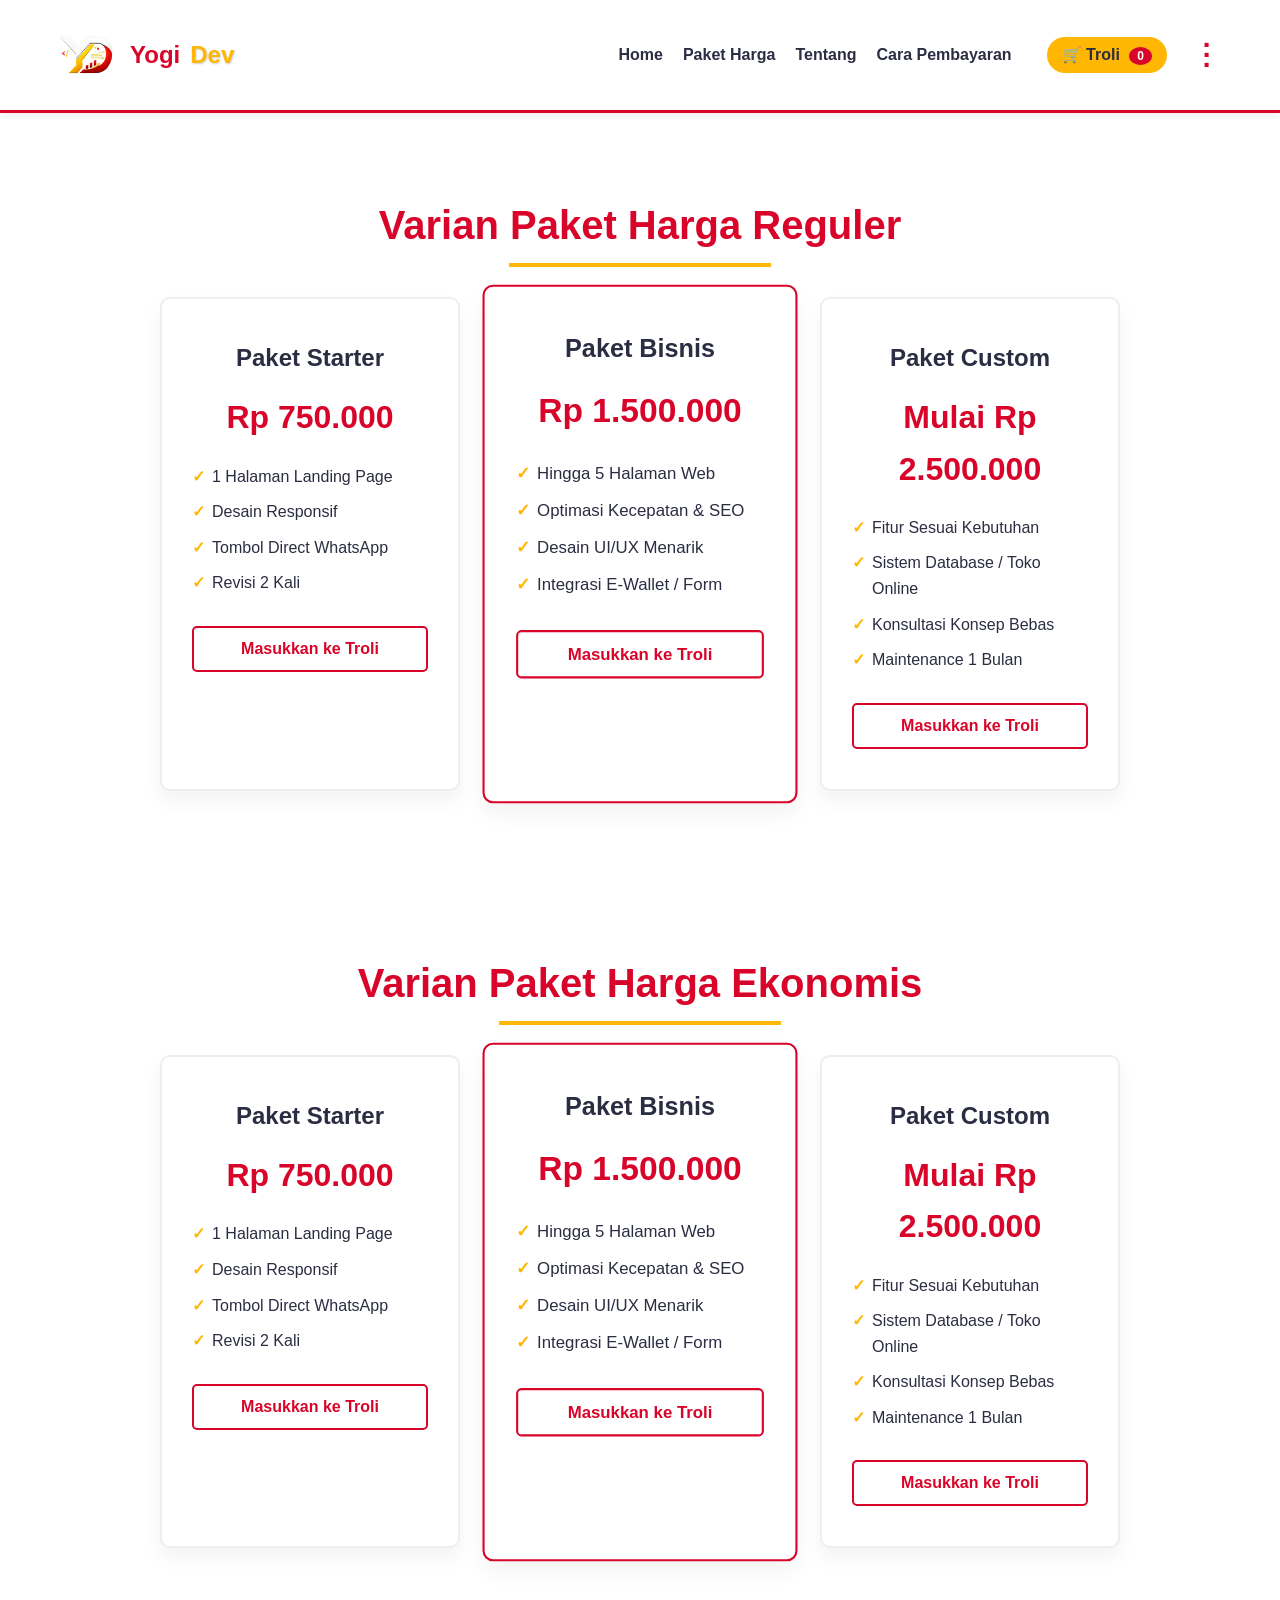
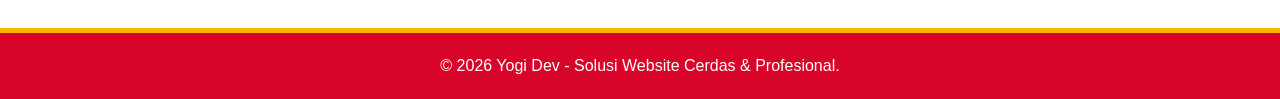
==== paket.html @ 18ac7581 "Add files via upload" ====
<!DOCTYPE html>
<html lang="id">
<head>
    <meta charset="UTF-8">
    <meta name="viewport" content="width=device-width, initial-scale=1.0">
    <title>Varian Paket Harga - Yogi Dev</title>
    <link rel="stylesheet" href="style.css">
</head>
<body>

    <!-- Navigasi -->
    <nav>
        <div class="logo">
            <img src="logobaru.png" alt="Logo Yogi Dev" class="logo-img">
            Yogi <span>Dev</span>
        </div>
        
        <div class="nav-links">
            <div class="desktop-links">
                <a href="index.html">Home</a>
                <a href="paket.html">Paket Harga</a>
                <a href="tentang.html">Tentang</a>
                <a href="pembayaran.html">Cara Pembayaran</a>
            </div>
            
            <!-- Ikon Troli -->
            <a href="javascript:void(0)" class="cart-icon" onclick="toggleCart()">
                🛒 Troli <span id="cart-count" class="badge">0</span>
            </a>

            <!-- Menu Titik Tiga -->
            <div class="dropdown-container">
                <button class="dot-btn" onclick="toggleDotMenu()">&#8942;</button>
                <div id="dot-dropdown" class="dot-menu-content">
                    <div class="find-box">
                        <input type="text" id="findInput" placeholder="Cari kata...">
                        <button onclick="findText()" class="btn-find">Cari</button>
                    </div>
                    <hr>
                    <a href="index.html">Home</a>
                    <a href="paket.html">Paket Harga</a>
                    <a href="index.html#pembayaran">Cara Pembayaran</a>
                </div>
            </div>
        </div>
    </nav>

    <!-- Section Paket Harga -->
    <section id="paket">
        <h2>Varian Paket Harga Reguler</h2>
        <div class="pricing-container">
            
            <div class="card">
                <h3>Paket Starter</h3>
                <div class="price">Rp 750.000</div>
                <ul>
                    <li>1 Halaman Landing Page</li>
                    <li>Desain Responsif</li>
                    <li>Tombol Direct WhatsApp</li>
                    <li>Revisi 2 Kali</li>
                </ul>
                <button onclick="addToCart('Paket Starter', 750000)" class="btn-cart">Masukkan ke Troli</button>
            </div>

            <div class="card" style="border-color: var(--merah); transform: scale(1.05);">
                <h3>Paket Bisnis</h3>
                <div class="price">Rp 1.500.000</div>
                <ul>
                    <li>Hingga 5 Halaman Web</li>
                    <li>Optimasi Kecepatan & SEO</li>
                    <li>Desain UI/UX Menarik</li>
                    <li>Integrasi E-Wallet / Form</li>
                </ul>
                <button onclick="addToCart('Paket Bisnis', 1500000)" class="btn-cart">Masukkan ke Troli</button>
            </div>

            <div class="card">
                <h3>Paket Custom</h3>
                <div class="price">Mulai Rp 2.500.000</div>
                <ul>
                    <li>Fitur Sesuai Kebutuhan</li>
                    <li>Sistem Database / Toko Online</li>
                    <li>Konsultasi Konsep Bebas</li>
                    <li>Maintenance 1 Bulan</li>
                </ul>
                <button onclick="addToCart('Paket Custom', 2500000)" class="btn-cart">Masukkan ke Troli</button>
            </div>

        </div>
    </section>

 <section id="paket">
        <h2>Varian Paket Harga Ekonomis</h2>
        <div class="pricing-container">
            
            <div class="card">
                <h3>Paket Starter</h3>
                <div class="price">Rp 750.000</div>
                <ul>
                    <li>1 Halaman Landing Page</li>
                    <li>Desain Responsif</li>
                    <li>Tombol Direct WhatsApp</li>
                    <li>Revisi 2 Kali</li>
                </ul>
                <button onclick="addToCart('Paket Starter', 750000)" class="btn-cart">Masukkan ke Troli</button>
            </div>

            <div class="card" style="border-color: var(--merah); transform: scale(1.05);">
                <h3>Paket Bisnis</h3>
                <div class="price">Rp 1.500.000</div>
                <ul>
                    <li>Hingga 5 Halaman Web</li>
                    <li>Optimasi Kecepatan & SEO</li>
                    <li>Desain UI/UX Menarik</li>
                    <li>Integrasi E-Wallet / Form</li>
                </ul>
                <button onclick="addToCart('Paket Bisnis', 1500000)" class="btn-cart">Masukkan ke Troli</button>
            </div>

            <div class="card">
                <h3>Paket Custom</h3>
                <div class="price">Mulai Rp 2.500.000</div>
                <ul>
                    <li>Fitur Sesuai Kebutuhan</li>
                    <li>Sistem Database / Toko Online</li>
                    <li>Konsultasi Konsep Bebas</li>
                    <li>Maintenance 1 Bulan</li>
                </ul>
                <button onclick="addToCart('Paket Custom', 2500000)" class="btn-cart">Masukkan ke Troli</button>
            </div>

        </div>
    </section>



    <!-- Modal / Popup Troli -->
    <div id="cart-modal" class="modal">
        <div class="modal-content">
            <span class="close-btn" onclick="toggleCart()">&times;</span>
            <h2 style="color: var(--merah); margin-bottom: 20px;">Troli Pesanan Anda</h2>
            
            <div id="cart-items-container">
                <p>Troli Anda masih kosong.</p>
            </div>
            
            <hr style="margin: 20px 0; border: 1px solid #eee;">
            
            <div class="cart-total">
                <h3>Total: Rp <span id="total-price">0</span></h3>
            </div>
            
            <button onclick="checkoutWA()" class="btn-wa" style="margin-top: 20px;">Checkout via WhatsApp</button>
        </div>
    </div>

    <footer>
        <p>&copy; 2026 Yogi Dev - Solusi Website Cerdas & Profesional.</p>
    </footer>

    <!-- Script Troli & Navigasi -->
    <script>
        function toggleDotMenu() {
            const menu = document.getElementById("dot-dropdown");
            menu.style.display = (menu.style.display === "block") ? "none" : "block";
        }

        function findText() {
            const input = document.getElementById("findInput").value;
            if (input.trim() !== "") {
                const found = window.find(input);
                if (!found) alert("Kata tidak ditemukan.");
            }
        }

        window.onclick = function(event) {
            if (!event.target.matches('.dot-btn') && !event.target.closest('.dot-menu-content')) {
                const dropdowns = document.getElementsByClassName("dot-menu-content");
                for (let i = 0; i < dropdowns.length; i++) {
                    dropdowns[i].style.display = 'none';
                }
            }
        }

        // --- SHOPPING CART ---
        let cart = [];

        function formatRupiah(angka) {
            return new Intl.NumberFormat('id-ID').format(angka);
        }

        function addToCart(namaPaket, harga) {
            cart.push({ nama: namaPaket, harga: harga });
            updateCartUI();
            alert(namaPaket + ' berhasil dimasukkan ke troli!');
        }

        function removeFromCart(index) {
            cart.splice(index, 1);
            updateCartUI();
        }

        function updateCartUI() {
            document.getElementById('cart-count').innerText = cart.length;
            const cartContainer = document.getElementById('cart-items-container');
            const totalElement = document.getElementById('total-price');

            if (cart.length === 0) {
                cartContainer.innerHTML = '<p>Troli Anda masih kosong.</p>';
                totalElement.innerText = '0';
                return;
            }

            let html = '';
            let total = 0;
            cart.forEach((item, index) => {
                html += `
                <div class="cart-item">
                    <span>${item.nama}</span>
                    <span>Rp ${formatRupiah(item.harga)} <button class="btn-remove" onclick="removeFromCart(${index})">X</button></span>
                </div>`;
                total += item.harga;
            });

            cartContainer.innerHTML = html;
            totalElement.innerText = formatRupiah(total);
        }

        function toggleCart() {
            const modal = document.getElementById('cart-modal');
            modal.style.display = (modal.style.display === 'flex') ? 'none' : 'flex';
        }

        function checkoutWA() {
            if (cart.length === 0) {
                alert('Troli Anda kosong! Silakan pilih paket terlebih dahulu.');
                return;
            }
            const noWA = "6281234567890"; 
            let textWA = "Halo *Yogi Dev*, saya ingin memesan jasa pembuatan website berikut:\n\n";
            let total = 0;
            cart.forEach((item, index) => {
                textWA += `${index + 1}. ${item.nama} - Rp ${formatRupiah(item.harga)}\n`;
                total += item.harga;
            });
            textWA += `\n*Total Tagihan: Rp ${formatRupiah(total)}*\n\nMohon informasinya!`;
            const urlWA = `https://wa.me/${noWA}?text=${encodeURIComponent(textWA)}`;
            window.open(urlWA, '_blank');
        }
    </script>
</body>
</html>
---- style.css ----
/* CSS Variables untuk Tema Warna */
:root {
    --putih: #ffffff;
    --merah: #d90429;
    --kuning: #ffb703;
    --hitam-teks: #2b2d42;
    --abu-bg: #f8f9fa;
}

* {
    margin: 0;
    padding: 0;
    box-sizing: border-box;
    font-family: 'Segoe UI', Tahoma, Geneva, Verdana, sans-serif;
}

body {
    background-color: rgba(255, 255, 255, 0.85); /* Angka 0.85 adalah tingkat transparansi (0.0 sampai 1.0) */
    color: var(--hitam-teks);
    line-height: 1.6;
}

/* Navbar */
nav {
    display: flex;
    justify-content: space-between;
    align-items: center;
    padding: 20px 50px;
    background-color: rgba(260, 260, 260, 0.100); /* Putih transparan 75% */
    backdrop-filter: blur(30px); /* Efek blur elegan di belakang navbar */
    -webkit-backdrop-filter: blur(8px);
    box-shadow: 0 4px 6px rgba(0,0,0,0.05);
    position: sticky;
    top: 0;
    z-index: 100;
    border-bottom: 3px solid var(--merah);
}

/* Pengaturan Logo */
.logo {
    display: flex;
    align-items: center;
    gap: 10px;
    font-size: 24px;
    font-weight: bold;
    color: var(--merah);
    text-decoration: none;
}

.logo span {
    color: var(--kuning);
    text-shadow: 1px 1px 2px rgba(0,0,0,0.2);
}

.logo-img {
    height: 70px;
    width: auto;
    object-fit: contain;
}

.nav-links a {
    text-decoration: none;
    color: var(--hitam-teks);
    margin-left: 20px;
    font-weight: 600;
    transition: color 0.3s;
}

.nav-links a:hover {
    color: var(--merah);
}

/* Slideshow Hero Section */
.hero {
    position: relative;
    height: 80vh;
    overflow: hidden;
    display: flex;
    align-items: center;
    justify-content: center;
}

.slide {
    position: absolute;
    top: 0;
    left: 0;
    width: 100%;
    height: 100%;
    background-size: cover;
    background-position: center;
    opacity: 0;
    transition: opacity 1s ease-in-out;
    z-index: 1;
}

.slide.active {
    opacity: 1;
}

.hero::after {
    content: '';
    position: absolute;
    top: 0; left: 0; width: 100%; height: 100%;
    background: rgba(0, 0, 0, 0.6);
    z-index: 2;
}

.hero-content {
    position: relative;
    z-index: 3;
    text-align: center;
    color: var(--putih);
    max-width: 800px;
    padding: 20px;
}

.hero-content h1 {
    font-size: 3rem;
    margin-bottom: 15px;
    color: var(--kuning);
}

.hero-content p {
    font-size: 1.2rem;
    margin-bottom: 25px;
}

/* Section Global */
section {
    padding: 80px 50px;
    text-align: center;
}

section h2 {
    font-size: 2.5rem;
    color: var(--merah);
    margin-bottom: 40px;
    position: relative;
    display: inline-block;
}

section h2::after {
    content: '';
    width: 50%;
    height: 4px;
    background-color: var(--kuning);
    position: absolute;
    bottom: -10px;
    left: 25%;
}

/* Pricing Cards */
.pricing-container {
    display: flex;
    justify-content: center;
    gap: 30px;
    flex-wrap: wrap;
}

.card {
    background-color: var(--putih);
    border: 2px solid #eee;
    border-radius: 10px;
    padding: 40px 30px;
    width: 300px;
    box-shadow: 0 10px 20px rgba(0,0,0,0.05);
    transition: transform 0.3s, border-color 0.3s;
}

.card:hover {
    transform: translateY(-10px);
    border-color: var(--kuning);
}

.card h3 {
    color: var(--hitam-teks);
    font-size: 1.5rem;
    margin-bottom: 15px;
}

.price {
    font-size: 2rem;
    font-weight: bold;
    color: var(--merah);
    margin-bottom: 20px;
}

.card ul {
    list-style: none;
    margin-bottom: 30px;
    text-align: left;
}

.card ul li {
    margin-bottom: 10px;
    padding-left: 20px;
    position: relative;
}

.card ul li::before {
    content: '✓';
    color: var(--kuning);
    font-weight: bold;
    position: absolute;
    left: 0;
}

/* Tombol WhatsApp */
.btn-wa {
    display: inline-block;
    background-color: var(--merah);
    color: var(--putih);
    padding: 12px 25px;
    text-decoration: none;
    font-weight: bold;
    border-radius: 5px;
    transition: background 0.3s, color 0.3s;
    width: 100%;
}

.btn-wa:hover {
    background-color: var(--kuning);
    color: var(--merah);
}

/* E-Wallet Section */
.payment {
    background-color: var(--abu-bg);
    border-top: 3px solid var(--kuning);
}

.ewallet-logos {
    display: flex;
    justify-content: center;
    gap: 20px;
    flex-wrap: wrap;
    margin-top: 20px;
}

.ewallet-badge {
    background: var(--putih);
    padding: 15px 30px;
    border-radius: 8px;
    font-weight: bold;
    color: var(--merah);
    border: 2px solid var(--merah);
    box-shadow: 0 4px 6px rgba(0,0,0,0.05);
    /* Tambahkan dua baris di bawah ini agar gambar persis di tengah */


    display: flex;
    align-items: center;
    justify-content: center;
}

.ewallet-img {
    height: 35px; /* Anda bisa mengubah angka ini untuk membesarkan/mengecilkan logo */
    width: 35px;
    object-fit: contain;
}

/* Footer */
footer {
    background-color: var(--merah);
    color: var(--putih);
    text-align: center;
    padding: 20px;
    border-top: 5px solid var(--kuning);
}

/* Responsive */
@media (max-width: 768px) {
    nav {
        flex-direction: column;
        gap: 15px;
    }
    .hero-content h1 {
        font-size: 2rem;
    }
    section {
        padding: 50px 20px;
    }
}


/* =========================================
   TAMBAHAN CSS UNTUK FITUR TROLI (CART)
========================================= */

/* Tombol Masukkan ke Troli */
.btn-cart {
    background-color: var(--putih);
    color: var(--merah);
    border: 2px solid var(--merah);
    padding: 12px 25px;
    font-weight: bold;
    border-radius: 5px;
    cursor: pointer;
    transition: all 0.3s;
    width: 100%;
    font-size: 1rem;
}

.btn-cart:hover {
    background-color: var(--merah);
    color: var(--putih);
}

/* Ikon Troli di Navbar */
.cart-icon {
    position: relative;
    cursor: pointer;
    background-color: var(--kuning);
    padding: 5px 15px !important;
    border-radius: 20px;
    color: var(--hitam-teks) !important;
}

.cart-icon:hover {
    background-color: var(--hitam-teks);
    color: var(--kuning) !important;
}

.badge {
    background-color: var(--merah);
    color: white;
    border-radius: 50%;
    padding: 2px 8px;
    font-size: 12px;
    margin-left: 5px;
}

/* Jendela Modal (Popup Troli) */
.modal {
    display: none; /* Disembunyikan secara default */
    position: fixed;
    z-index: 1000;
    left: 0;
    top: 0;
    width: 100%;
    height: 100%;
    background-color: rgba(0,0,0,0.5); /* Background gelap transparan */
    align-items: center;
    justify-content: center;
}

.modal-content {
    background-color: var(--putih);
    padding: 30px;
    border-radius: 10px;
    width: 90%;
    max-width: 500px;
    position: relative;
    box-shadow: 0 5px 15px rgba(0,0,0,0.3);
}

.close-btn {
    position: absolute;
    top: 15px;
    right: 20px;
    font-size: 28px;
    font-weight: bold;
    color: #aaa;
    cursor: pointer;
}

.close-btn:hover {
    color: var(--merah);
}

/* Daftar Item di Troli */
.cart-item {
    display: flex;
    justify-content: space-between;
    align-items: center;
    padding: 10px 0;
    border-bottom: 1px dashed #ccc;
    font-weight: 600;
}

.btn-remove {
    background-color: var(--merah);
    color: white;
    border: none;
    border-radius: 3px;
    padding: 2px 8px;
    margin-left: 10px;
    cursor: pointer;
    font-weight: bold;
}

.btn-remove:hover {
    background-color: darkred;
}

.cart-total {
    text-align: right;
    font-size: 1.2rem;
    color: var(--hitam-teks);
}


/* =========================================
   TAMBAHAN CSS UNTUK MENU TITIK TIGA (FIND)
========================================= */

.nav-links {
    display: flex;
    align-items: center;
    gap: 15px;
}

.desktop-links {
    display: flex;
    align-items: center;
}

/* Container untuk tombol titik 3 */
.dropdown-container {
    position: relative;
    display: inline-block;
}

/* Tombol Titik Tiga (Kebab Menu) */
.dot-btn {
    background: none;
    border: none;
    font-size: 28px;
    color: var(--merah);
    cursor: pointer;
    padding: 0 10px;
    font-weight: bold;
    transition: color 0.3s;
}

.dot-btn:hover {
    color: var(--kuning);
}

/* Isi dari Dropdown Titik Tiga */
.dot-menu-content {
    display: none;
    position: absolute;
    right: 0;
    top: 50px;
    background-color: var(--putih);
    min-width: 250px;
    box-shadow: 0px 8px 16px rgba(0,0,0,0.1);
    border-radius: 8px;
    border: 2px solid var(--merah);
    z-index: 200;
    overflow: hidden;
}

/* Link di dalam Menu Dropdown */
.dot-menu-content a {
    color: var(--hitam-teks);
    padding: 12px 16px;
    text-decoration: none;
    display: block;
    font-weight: 500;
    border-bottom: 1px solid #eee;
    margin: 0;
    transition: background 0.3s;
}

.dot-menu-content a:last-child {
    border-bottom: none;
}

.dot-menu-content a:hover {
    background-color: var(--abu-bg);
    color: var(--merah);
}

/* Kotak Pencarian (Find) */
.find-box {
    padding: 15px;
    display: flex;
    gap: 10px;
    background-color: var(--abu-bg);
}

.find-box input {
    width: 100%;
    padding: 8px 12px;
    border: 1px solid #ccc;
    border-radius: 4px;
    outline: none;
}

.find-box input:focus {
    border-color: var(--kuning);
}

.btn-find {
    background-color: var(--merah);
    color: var(--putih);
    border: none;
    padding: 8px 15px;
    border-radius: 4px;
    cursor: pointer;
    font-weight: bold;
}

.btn-find:hover {
    background-color: var(--kuning);
    color: var(--hitam-teks);
}

.dot-menu-content hr {
    border: 0;
    height: 3px;
    background-color: var(--kuning);
    margin: 0;
}

/* Agar Menu Utama hilang di HP dan menyisakan Titik Tiga */
@media (max-width: 768px) {
    .desktop-links {
        display: none;
    }
}

/* =========================================
   STYLE UNTUK FLOATING LIVE CHAT WHATSAPP
========================================= */

.whatsapp-chat-widget {
    position: fixed;
    bottom: 25px;
    right: 25px;
    z-index: 999;
    font-family: 'Segoe UI', Tahoma, Geneva, Verdana, sans-serif;
}

/* Tombol Melayang Utama */
.chat-toggle-btn {
    background-color: #25d366; /* Warna khas WhatsApp */
    color: white;
    border: none;
    border-radius: 50px;
    padding: 12px 20px;
    font-size: 18px;
    font-weight: bold;
    cursor: pointer;
    box-shadow: 0 4px 10px rgba(0,0,0,0.2);
    display: flex;
    align-items: center;
    gap: 8px;
    transition: transform 0.3s;
}

.chat-toggle-btn:hover {
    transform: scale(1.05);
}

.chat-tooltip {
    font-size: 14px;
    background: var(--putih);
    color: var(--hitam-teks);
    padding: 4px 8px;
    border-radius: 4px;
    box-shadow: 0 2px 5px rgba(0,0,0,0.1);
}

/* Kotak Popup Live Chat */
.chat-popup {
    display: none; /* Disembunyikan secara default */
    flex-direction: column;
    position: absolute;
    bottom: 70px;
    right: 0;
    width: 300px;
    background-color: var(--putih);
    border-radius: 10px;
    box-shadow: 0 5px 20px rgba(0,0,0,0.15);
    border: 2px solid var(--merah);
    overflow: hidden;
}

.chat-header {
    background-color: var(--merah);
    color: var(--putih);
    padding: 12px 15px;
    font-weight: bold;
    display: flex;
    justify-content: space-between;
    align-items: center;
}

.chat-body {
    padding: 15px;
    background-color: var(--abu-bg);
    font-size: 14px;
    color: var(--hitam-teks);
}

.chat-body p {
    background: var(--putih);
    padding: 10px;
    border-radius: 8px;
    border-left: 4px solid var(--kuning);
}

.chat-footer {
    padding: 10px;
    display: flex;
    gap: 5px;
    background-color: var(--putih);
    border-top: 1px solid #eee;
}

.chat-footer input {
    flex: 1;
    padding: 8px;
    border: 1px solid #ccc;
    border-radius: 4px;
    outline: none;
    font-size: 13px;
}

.chat-footer input:focus {
    border-color: var(--merah);
}

.chat-footer button {
    background-color: var(--merah);
    color: var(--putih);
    border: none;
    padding: 8px 12px;
    border-radius: 4px;
    cursor: pointer;
    font-weight: bold;
}

.chat-footer button:hover {
    background-color: var(--kuning);
    color: var(--hitam-teks);
}
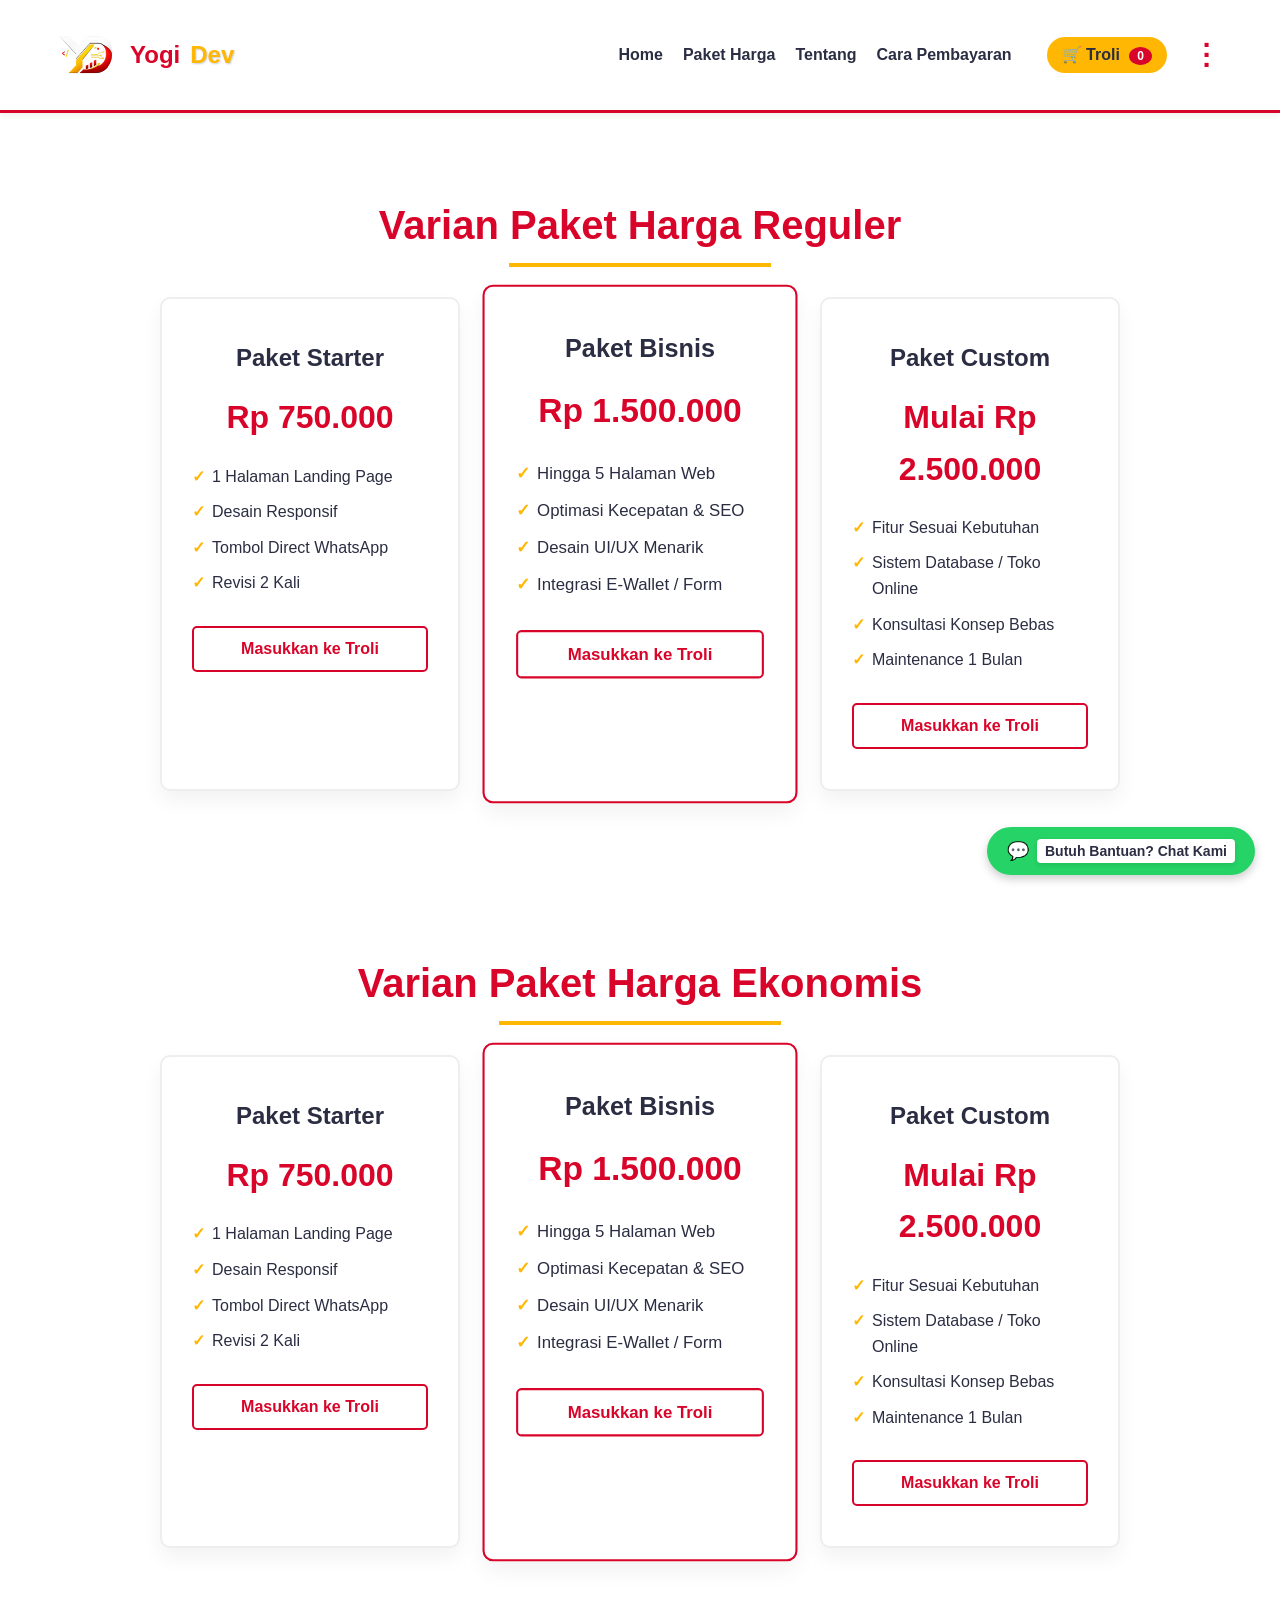
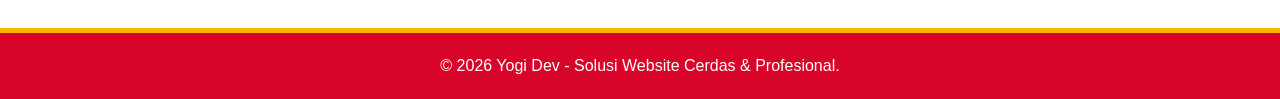
==== commit 6ff06906: "Update paket.html penambahan livechat" ====
--- a/paket.html
+++ b/paket.html
@@ -248,5 +248,51 @@
             window.open(urlWA, '_blank');
         }
     </script>
+<!-- Tombol Floating Live Chat WhatsApp -->
+    <div class="whatsapp-chat-widget">
+        <div id="chat-popup" class="chat-popup">
+            <div class="chat-header">
+                <span>💬 Chat dengan Yogi Dev</span>
+                <span onclick="toggleChatPopup()" style="cursor: pointer; font-size: 18px;">&times;</span>
+            </div>
+            <div class="chat-body">
+                <p>Halo! Ada yang bisa kami bantu seputar jasa pembuatan website?</p>
+            </div>
+            <div class="chat-footer">
+                <!-- Masukkan nomor WhatsApp Anda di dalam kode JavaScript di bawah -->
+                <input type="text" id="chat-input" placeholder="Ketik pesan Anda...">
+                <button onclick="sendWhatsAppChat()">Kirim</button>
+            </div>
+        </div>
+
+        <button class="chat-toggle-btn" onclick="toggleChatPopup()">
+            💬 <span class="chat-tooltip">Butuh Bantuan? Chat Kami</span>
+        </button>
+    </div>
+
+    <script>
+        function toggleChatPopup() {
+            const popup = document.getElementById('chat-popup');
+            popup.style.display = (popup.style.display === 'flex') ? 'none' : 'flex';
+        }
+
+        function sendWhatsAppChat() {
+            const input = document.getElementById('chat-input').value;
+            if (input.trim() === "") {
+                alert("Silakan ketik pesan terlebih dahulu!");
+                return;
+            }
+
+            // Ganti 6281234567890 dengan nomor WhatsApp asli Anda (awali dengan 62 tanpa angka 0 di depan)
+            const noWA = "6281234567890"; 
+            const pesan = "Halo Yogi Dev, " + input;
+            
+            const urlWA = `https://wa.me/${noWA}?text=${encodeURIComponent(pesan)}`;
+            window.open(urlWA, '_blank');
+        }
+    </script>
 </body>
-</html>+</html>
+    
+</body>
+</html>
